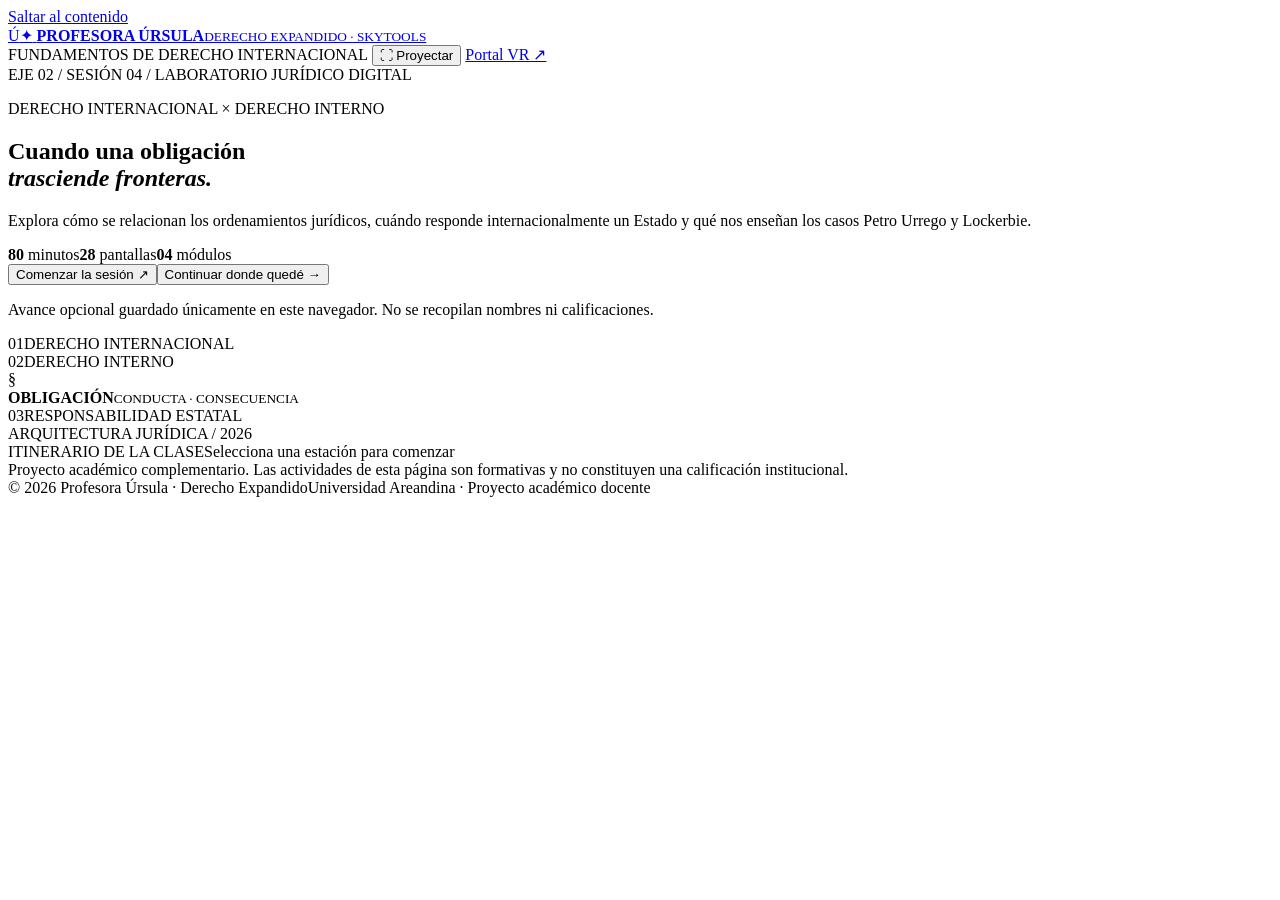
==== index.html @ 02f64a04 "feat: iniciar aula interactiva Profesora Ursula sesion 4" ====
<!doctype html>
<html lang="es">
<head>
  <meta charset="utf-8">
  <meta name="viewport" content="width=device-width,initial-scale=1">
  <meta name="theme-color" content="#081324">
  <meta name="description" content="Aula interactiva de la Profesora Úrsula: Fundamentos de Derecho Internacional, Eje 2, Sesión 4.">
  <title>Sesión 04 · Derecho internacional | Profesora Úrsula</title>
  <link rel="stylesheet" href="./styles.css">
  <link rel="icon" type="image/svg+xml" href="./favicon.svg">
  <script src="./content.js" defer></script>
  <script src="./app.js" defer></script>
</head>
<body>
  <a class="skip" href="#main">Saltar al contenido</a>
  <div class="ambient ambient-a" aria-hidden="true"></div><div class="ambient ambient-b" aria-hidden="true"></div>
  <header class="topbar">
    <a class="identity" href="#inicio" aria-label="Ir al inicio de Profesora Úrsula">
      <span class="identity-mark" aria-hidden="true">Ú<span class="spark">✦</span></span>
      <span><strong>PROFESORA ÚRSULA</strong><small>DERECHO EXPANDIDO · SKYTOOLS</small></span>
    </a>
    <div class="top-actions">
      <span class="course-pill">FUNDAMENTOS DE DERECHO INTERNACIONAL</span>
      <button class="quiet" id="presentBtn" type="button" title="Ampliar para proyección">⛶ <span>Proyectar</span></button>
      <a class="quiet backlink" href="https://laprofeursula.skytools.org/" target="_blank" rel="noopener noreferrer">Portal VR ↗</a>
    </div>
  </header>
  <main id="main">
    <section id="home" class="home" aria-labelledby="mainTitle">
      <div class="eyebrow"><span class="eyebrow-line"></span>EJE 02 / SESIÓN 04 / LABORATORIO JURÍDICO DIGITAL</div>
      <div class="hero-grid">
        <div class="hero-copy">
          <p class="kicker">DERECHO INTERNACIONAL × DERECHO INTERNO</p>
          <h1 id="mainTitle">Cuando una obligación<br><em>trasciende fronteras.</em></h1>
          <p class="intro">Explora cómo se relacionan los ordenamientos jurídicos, cuándo responde internacionalmente un Estado y qué nos enseñan los casos Petro Urrego y Lockerbie.</p>
          <div class="metrics" aria-label="Datos de la sesión"><span><b>80</b> minutos</span><span><b>28</b> pantallas</span><span><b>04</b> módulos</span></div>
          <div class="hero-actions"><button class="primary" id="startBtn" type="button">Comenzar la sesión <span aria-hidden="true">↗</span></button><button class="outline" id="resumeBtn" type="button">Continuar donde quedé →</button></div>
          <p class="hero-footnote">Avance opcional guardado únicamente en este navegador. No se recopilan nombres ni calificaciones.</p>
        </div>
        <div class="hero-art" role="img" aria-label="Diagrama entre derecho interno, obligación internacional y responsabilidad estatal">
          <div class="orbit orbit-one"></div><div class="orbit orbit-two"></div>
          <div class="concept concept-top"><span>01</span>DERECHO INTERNACIONAL</div>
          <div class="concept concept-right"><span>02</span>DERECHO INTERNO</div>
          <div class="core"><div class="core-symbol">§</div><b>OBLIGACIÓN</b><small>CONDUCTA · CONSECUENCIA</small></div>
          <div class="concept concept-bottom"><span>03</span>RESPONSABILIDAD ESTATAL</div>
          <div class="art-label">ARQUITECTURA JURÍDICA / 2026</div>
        </div>
      </div>
      <div class="section-heading"><span>ITINERARIO DE LA CLASE</span><span>Selecciona una estación para comenzar</span></div>
      <div class="module-grid" id="moduleGrid"></div>
      <div class="course-disclaimer">Proyecto académico complementario. Las actividades de esta página son formativas y no constituyen una calificación institucional.</div>
    </section>
    <section id="classroom" class="classroom" hidden aria-label="Contenido de la sesión">
      <aside class="rail" aria-label="Navegación del curso">
        <div class="rail-heading"><span>RECORRIDO ACADÉMICO</span><button class="small-plain" id="homeBtn" type="button">← Inicio</button></div>
        <div class="progress-block"><div class="progress-row"><span>Tu recorrido</span><strong id="progressLabel">0 / 28</strong></div><div class="progress-track"><div class="progress-fill" id="progressFill"></div></div></div>
        <nav id="lessonNav" aria-label="28 pantallas y cuatro módulos"></nav>
        <div class="rail-bottom">Material académico abierto<br>PROFESORA ÚRSULA · SKYTOOLS</div>
      </aside>
      <div class="stage">
        <div class="stage-topline"><button class="small-plain mobile-outline" id="toggleNav" type="button" aria-controls="lessonNav" aria-expanded="false">☰ Temario</button><span id="breadcrumb">EJE 02 / MÓDULO 01</span><span id="timeCounter">00 / 80 MIN</span></div>
        <article id="lesson" class="lesson" aria-live="polite"></article>
        <div class="stage-footer"><button class="outline" id="prevBtn" type="button">← Anterior</button><div class="slide-index" id="slideCounter" aria-live="polite">01 / 28</div><button class="primary" id="nextBtn" type="button">Siguiente →</button></div>
      </div>
    </section>
  </main>
  <footer class="page-footer"><span>© 2026 Profesora Úrsula · Derecho Expandido</span><span>Universidad Areandina · Proyecto académico docente</span></footer>
  <div class="toast" id="toast" role="status" aria-live="polite"></div>
</body>
</html>
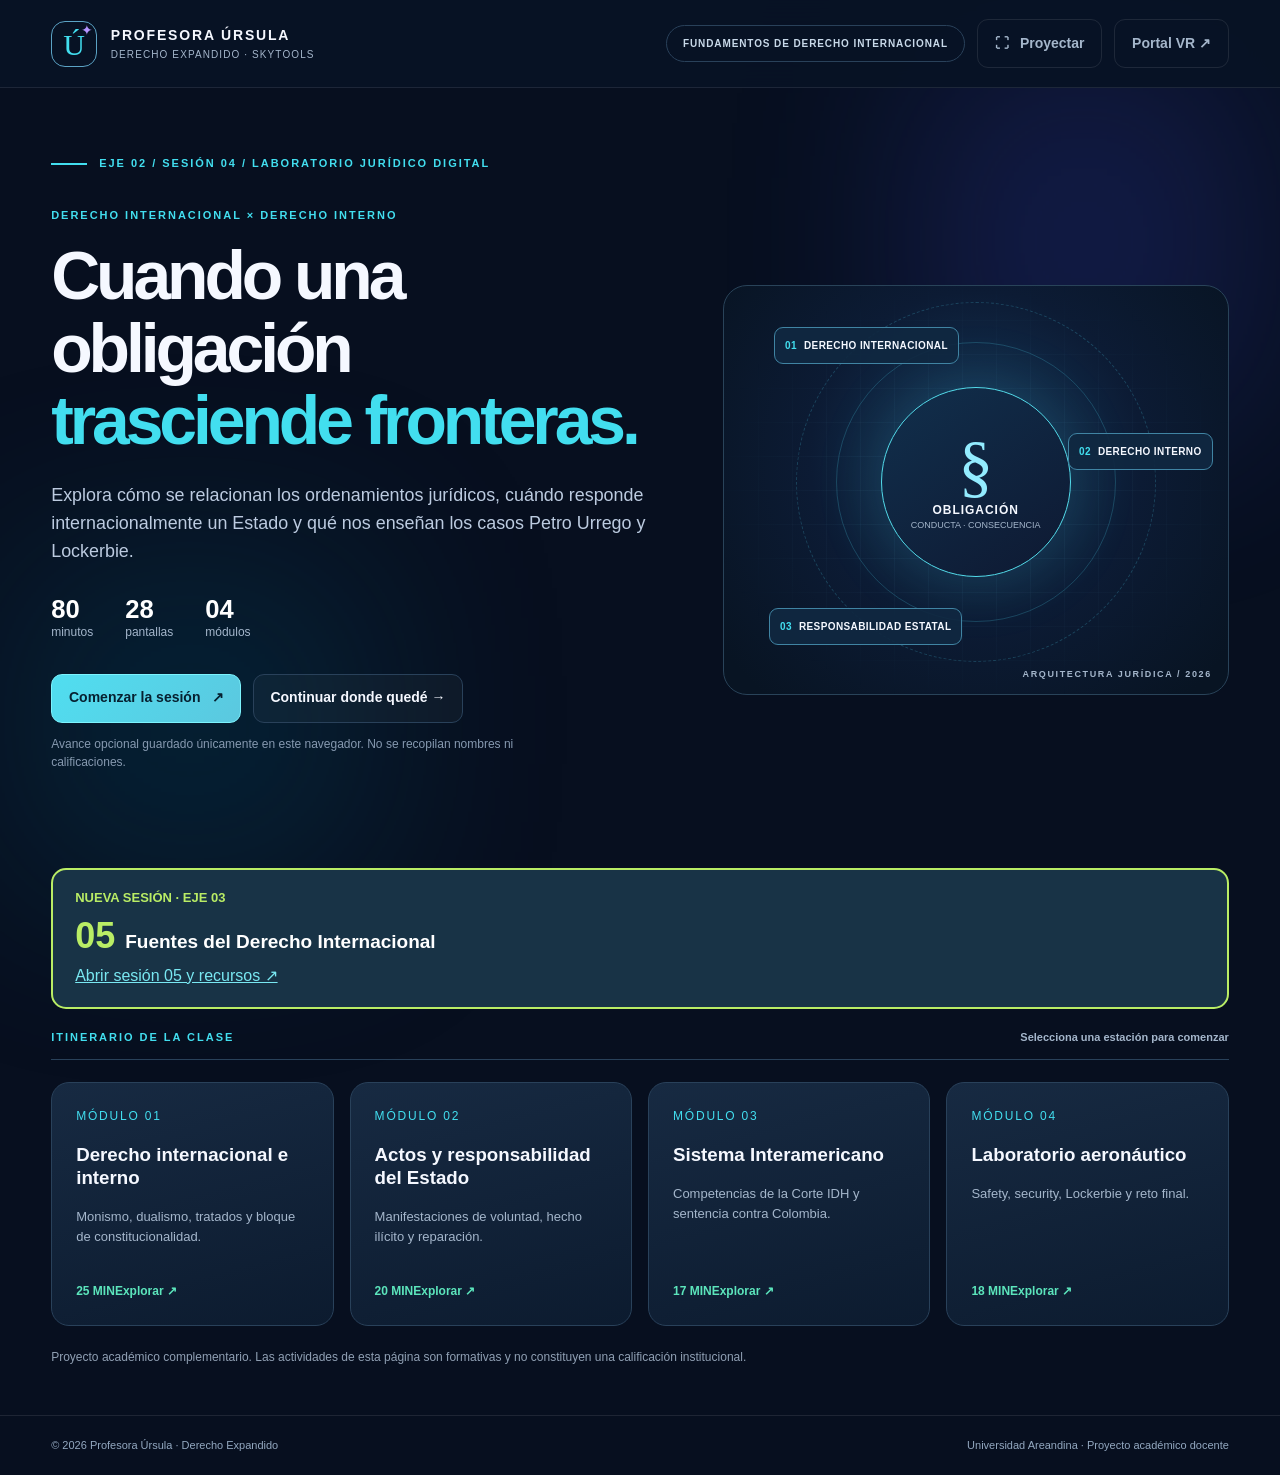
==== commit 14699762: "Vincular sesión 05 sin modificar autenticación ni lección 04" ====
--- a/index.html
+++ b/index.html
@@ -46,6 +46,7 @@
           <div class="art-label">ARQUITECTURA JURÍDICA / 2026</div>
         </div>
       </div>
+      <aside style="padding:18px 22px;border:2px solid #b9ed65;border-radius:15px;background:#183346;margin:20px 0"><div style="color:#b9ed65;font-weight:800;font-size:13px">NUEVA SESIÓN · EJE 03</div><div style="font-size:36px;font-weight:900;color:#b9ed65">05 <span style="font-size:19px;color:#fff">Fuentes del Derecho Internacional</span></div><a style="color:#79e8f2" href="./sesion-05.html">Abrir sesión 05 y recursos ↗</a></aside>
       <div class="section-heading"><span>ITINERARIO DE LA CLASE</span><span>Selecciona una estación para comenzar</span></div>
       <div class="module-grid" id="moduleGrid"></div>
       <div class="course-disclaimer">Proyecto académico complementario. Las actividades de esta página son formativas y no constituyen una calificación institucional.</div>
--- a/styles.css
+++ b/styles.css
@@ -0,0 +1 @@
+:root{color-scheme:dark;--bg:#070f1f;--panel:#101e33;--panel2:#152840;--stroke:#29415a;--text:#f5f8ff;--muted:#a4b6cb;--cyan:#42deef;--violet:#b494ff;--mint:#5ce5bc;--max:1440px}*{box-sizing:border-box}html{scroll-behavior:smooth}body{margin:0;background:var(--bg);color:var(--text);font-family:Inter,Segoe UI,Arial,sans-serif;line-height:1.55;min-height:100vh}button,a{font:inherit}button{cursor:pointer}a{color:var(--cyan)}:focus-visible{outline:3px solid var(--cyan);outline-offset:3px}.skip{position:absolute;left:-9999px}.skip:focus{left:1rem;top:1rem;z-index:40;padding:.6rem;background:#fff;color:#000}.ambient{pointer-events:none;position:fixed;inset:auto;filter:blur(100px);opacity:.19;z-index:-1}.ambient-a{top:5%;right:2%;background:#4551ed;width:340px;height:390px}.ambient-b{bottom:0;left:0;background:#006b8b;width:380px;height:360px}.topbar{height:88px;display:flex;align-items:center;justify-content:space-between;gap:1rem;padding:0 clamp(1rem,4vw,4.5rem);border-bottom:1px solid #ffffff17;background:#081325ed;position:sticky;top:0;z-index:20;backdrop-filter:blur(15px)}.identity{display:flex;align-items:center;gap:.85rem;text-decoration:none;color:var(--text)}.identity-mark{border:1px solid #5ba3c5;color:var(--cyan);width:46px;height:46px;display:grid;place-items:center;border-radius:14px;font-family:Georgia,serif;font-size:30px;position:relative}.spark{position:absolute;right:3px;top:0;font:14px Arial;color:var(--violet)}.identity strong{display:block;font-size:14px;letter-spacing:.13em}.identity small{display:block;letter-spacing:.11em;font-size:10px;color:var(--muted)}.top-actions{display:flex;align-items:center;gap:12px}.course-pill{font-size:10px;font-weight:700;letter-spacing:.09em;color:#c8d9e9;border:1px solid var(--stroke);border-radius:50px;padding:.6rem 1rem}.quiet,.outline,.primary{display:inline-flex;gap:.7rem;align-items:center;justify-content:center;text-decoration:none;border-radius:11px;font-size:14px;font-weight:700;padding:.8rem 1.05rem;transition:transform .16s,border .16s,background .16s}.quiet{background:none;border:1px solid #ffffff18;color:var(--muted)}.quiet:hover,.outline:hover{border-color:var(--cyan);color:#fff}.primary{border:1px solid #7cf3fd;background:linear-gradient(130deg,#50def0,#5bc8df);color:#062030}.primary:hover{transform:translateY(-2px);background:#a3f8fb}.outline{background:#ffffff09;color:var(--text);border:1px solid var(--stroke)}.home{max-width:var(--max);margin:auto;padding:4.2rem clamp(1rem,4vw,4.5rem) 3rem}.eyebrow,.kicker,.section-heading,.art-label{font-size:11px;letter-spacing:.18em;font-weight:800;color:var(--cyan)}.eyebrow{display:flex;align-items:center;gap:.75rem}.eyebrow-line{height:2px;background:var(--cyan);width:36px}.hero-grid{display:grid;grid-template-columns:1.2fr 1fr;align-items:center;gap:4rem;padding:1.5rem 0 4rem}.hero-copy h1{font-size:clamp(2.8rem,5.3vw,5.4rem);line-height:1.07;letter-spacing:-.06em;margin:1rem 0 1.5rem}.hero-copy h1 em{font-style:normal;color:var(--cyan)}.intro{color:#bccbe0;font-size:clamp(1.05rem,1.4vw,1.3rem);max-width:690px}.metrics{display:flex;gap:2rem;margin:2rem 0}.metrics span{color:var(--muted);font-size:12px}.metrics b{color:#fff;font-size:1.6rem;display:block;line-height:1}.hero-actions{display:flex;gap:.7rem;flex-wrap:wrap}.hero-footnote{font-size:12px;color:#8699b0;max-width:530px}.hero-art{height:410px;position:relative;border:1px solid #294359;border-radius:24px;overflow:hidden;background:radial-gradient(circle at 50% 42%,#17395b 0%,#0c1b34 48%,#081423 92%)}.hero-art:before{content:"";position:absolute;inset:0;background-image:linear-gradient(#4e80a116 1px,transparent 1px),linear-gradient(90deg,#4e80a116 1px,transparent 1px);background-size:34px 34px;mask-image:radial-gradient(ellipse,black 30%,transparent 76%)}.orbit{border:1px solid #51d7f436;position:absolute;border-radius:50%;left:50%;top:48%;transform:translate(-50%,-50%)}.orbit-one{width:280px;height:280px}.orbit-two{width:360px;height:360px;border-style:dashed}.core{position:absolute;left:50%;top:48%;transform:translate(-50%,-50%);width:190px;height:190px;background:linear-gradient(145deg,#112f4c,#0e1932);border:1px solid #53dceb;border-radius:100%;display:flex;align-items:center;justify-content:center;flex-direction:column;box-shadow:0 0 70px #42ddeb29;text-align:center}.core-symbol{font-size:70px;line-height:1;color:#93ecff;font-family:Georgia,serif}.core b{font-size:12px;letter-spacing:.08em}.core small{font-size:9px;color:var(--muted)}.concept{position:absolute;z-index:2;display:flex;align-items:center;gap:7px;font-size:10px;font-weight:800;letter-spacing:.04em;background:#102841ea;padding:10px;border:1px solid #4084a3;border-radius:9px}.concept span{color:var(--cyan)}.concept-top{top:10%;left:10%}.concept-right{top:36%;right:3%}.concept-bottom{bottom:12%;left:9%}.art-label{position:absolute;bottom:12px;right:16px;font-size:9px;color:var(--muted)}.section-heading{display:flex;justify-content:space-between;border-bottom:1px solid var(--stroke);padding-bottom:.8rem;gap:1rem}.section-heading span:last-child{color:var(--muted);font-size:11px;letter-spacing:normal;text-transform:none}.module-grid{display:grid;grid-template-columns:repeat(4,1fr);gap:1rem;margin:1.4rem 0}.module{background:linear-gradient(165deg,#172a42,#0c1b2f);border:1px solid var(--stroke);border-radius:18px;padding:1.5rem;text-align:left;color:var(--text);min-height:244px;display:flex;flex-direction:column;gap:.6rem}.module:hover{border-color:var(--cyan);transform:translateY(-3px)}.module-num{color:var(--cyan);letter-spacing:.15em;font-size:12px}.module h3{font-size:1.17rem;line-height:1.23;margin:.5rem 0}.module p{color:var(--muted);font-size:13px;margin:0}.module-foot{margin-top:auto;display:flex;justify-content:space-between;color:var(--mint);font-size:12px;font-weight:700}.course-disclaimer{color:#90a0b4;font-size:12px}.page-footer{display:flex;justify-content:space-between;gap:1rem;border-top:1px solid #ffffff18;padding:1.3rem clamp(1rem,4vw,4.5rem);font-size:11px;color:#93a8c0}.classroom{display:grid;grid-template-columns:300px minmax(0,1fr);max-width:1600px;margin:auto;min-height:calc(100vh - 145px)}.classroom[hidden],.home[hidden]{display:none!important}.rail{border-right:1px solid var(--stroke);padding:1.8rem 1rem 2rem;position:sticky;top:88px;max-height:calc(100vh - 88px);overflow:auto;background:#0a1828}.rail-heading,.progress-row,.stage-topline,.stage-footer{display:flex;align-items:center;justify-content:space-between;gap:1rem}.rail-heading{font-size:10px;font-weight:800;letter-spacing:.08em;color:var(--cyan)}.small-plain{background:transparent;border:0;color:#bed0e2;padding:.4rem;font-size:12px;cursor:pointer}.progress-block{margin:1.6rem 0}.progress-row{font-size:12px;color:#a0b6c8}.progress-track{height:5px;background:#2b4258;border-radius:40px;overflow:hidden;margin-top:9px}.progress-fill{height:100%;width:0;background:var(--cyan);transition:width .2s}.nav-group{margin-bottom:1.4rem}.nav-title{font-size:10px;color:var(--violet);letter-spacing:.09em;text-transform:uppercase;padding:.5rem .8rem;font-weight:700}.nav-item{color:#a9bed3;width:100%;background:none;border:1px solid transparent;border-radius:9px;padding:.65rem .7rem;display:flex;gap:.65rem;text-align:left;align-items:flex-start;font-size:12px;line-height:1.25}.nav-item:hover{background:#1a3046}.nav-item.active{background:#1a3852;border-color:#407a99;color:#fff}.nav-number{color:var(--cyan);font-weight:800}.rail-bottom{font-size:10px;color:#7994ac;border-top:1px solid var(--stroke);padding:1rem}.stage{padding:2rem clamp(1rem,4vw,4.2rem);max-width:1110px;width:100%;margin:0 auto}.stage-topline{font-size:11px;color:var(--muted);letter-spacing:.1em;border-bottom:1px solid var(--stroke);padding-bottom:1rem}.lesson{min-height:460px;padding:2rem 0 1rem}.lesson-kicker{font-size:12px;letter-spacing:.15em;color:var(--cyan);font-weight:800}.lesson h2{font-size:clamp(2.1rem,4vw,3.5rem);line-height:1.12;letter-spacing:-.045em;margin:.7rem 0 1.1rem}.lesson-lead{font-size:clamp(1rem,1.5vw,1.35rem);color:#c3d5e7;max-width:800px}.visual{margin:2rem 0}.visual.cards,.visual.compare,.visual.roadmap{display:grid;grid-template-columns:repeat(2,minmax(0,1fr));gap:1rem}.visual-card{border:1px solid #30516b;background:linear-gradient(140deg,#152b44,#0b1c30);border-radius:15px;padding:1.35rem;min-height:128px}.visual-card strong{display:block;color:var(--cyan);font-size:13px;letter-spacing:.05em;margin-bottom:.55rem}.visual-card p{color:#d0deec;font-size:15px;margin:0}.visual.steps{display:grid;gap:.8rem;max-width:900px}.step{display:flex;align-items:center;gap:1rem;background:#132840;border-left:3px solid var(--cyan);padding:1rem;border-radius:0 12px 12px 0}.step-num{font-size:20px;color:var(--cyan);font-weight:800;min-width:28px}.visual.formula{display:flex;flex-wrap:wrap;align-items:center;gap:1rem}.formula-tile{padding:1.5rem;flex:1 1 220px;text-align:center;min-height:110px;background:#153552;border:1px solid #4f91aa;border-radius:15px;font-weight:800}.formula-symbol{color:var(--cyan);font-size:2rem}.visual.timeline{border-left:2px solid #377b9e;margin-left:13px;padding-left:2rem}.timeline-item{position:relative;padding:0 0 1.8rem}.timeline-item:before{content:"";position:absolute;left:-2.5rem;top:3px;border:3px solid var(--cyan);background:#0a1728;border-radius:100%;width:10px;height:10px}.timeline-item b{display:block;color:var(--cyan)}.timeline-item p{margin:.3rem 0;color:#dce5f1}.lesson-prompt{border:1px solid #7468ba;background:#392c5729;border-radius:13px;padding:1rem 1.2rem;margin:2rem 0;color:#ece3ff}.lesson-prompt strong{display:block;font-size:12px;color:#bbaaff;letter-spacing:.1em;margin-bottom:.4rem}.resources{margin:1.9rem 0}.resources h3{color:var(--muted);font-size:11px;letter-spacing:.13em}.resources-list{display:flex;gap:.6rem;flex-wrap:wrap}.resource{display:inline-block;border:1px solid #35657a;background:#123044;padding:.58rem .8rem;border-radius:8px;font-size:12px;text-decoration:none;color:#a7f3fa}.resource:hover{text-decoration:underline}.note{border-left:2px solid var(--violet);padding:.5rem 1rem;background:#a28bff0d;color:#d3cee6;font-size:13px}.quiz-card{border:1px solid #346983;border-radius:18px;background:#11263c;padding:1.4rem;margin:1.8rem 0}.quiz-card h3{margin:.2rem 0 1.25rem;font-size:1.1rem}.quiz-option{display:flex;gap:.7rem;align-items:center;border:1px solid #395268;border-radius:10px;padding:.9rem;margin:.6rem 0;cursor:pointer;color:#edf4f9;font-size:14px}.quiz-option:hover{border-color:var(--cyan)}.quiz-option input{accent-color:#51d9ea;width:17px;height:17px}.quiz-feedback{background:#19374b;border-radius:10px;padding:1rem;margin-top:1rem;color:#d7f6ff}.quiz-feedback strong{display:block;color:#75eaca}.quiz-set{margin:1rem 0}.stage-footer{border-top:1px solid var(--stroke);padding-top:1.5rem}.stage-footer button:disabled{opacity:.35;cursor:not-allowed}.slide-index{font-size:12px;letter-spacing:.13em;color:var(--muted)}.video-card{background:#11263e;border:1px solid var(--stroke);border-radius:16px;padding:2rem;text-align:center}.video-symbol{font-size:3rem;color:var(--cyan)}.video-card p{color:var(--muted)}.mobile-outline{display:none}.toast{position:fixed;bottom:2rem;right:2rem;background:#18394d;color:white;border:1px solid #3eaac0;padding:.8rem 1rem;border-radius:10px;display:none;z-index:40}.toast.visible{display:block}body.projecting .rail,body.projecting .topbar,body.projecting .page-footer{display:none}body.projecting .classroom{display:block;max-width:1350px}body.projecting .stage{max-width:1230px}body.projecting .lesson{min-height:65vh}body.projecting .lesson h2{font-size:clamp(3rem,5.3vw,5.3rem)}@media(max-width:1150px){.hero-grid{grid-template-columns:1fr 0.8fr;gap:1.5rem}.module-grid{grid-template-columns:repeat(2,1fr)}.course-pill{display:none}}@media(max-width:830px){.topbar{height:75px}.hero-grid{grid-template-columns:1fr}.hero-art{height:300px}.classroom{grid-template-columns:1fr}.rail{position:relative;top:auto;max-height:none;display:none;border-right:0}.classroom.nav-open .rail{display:block}.mobile-outline{display:block}.stage{padding:1rem 1.2rem}.lesson{min-height:470px}.visual.cards,.visual.compare,.visual.roadmap{grid-template-columns:1fr}.page-footer{flex-direction:column}}@media(max-width:520px){.home{padding-top:2rem}.hero-copy h1{font-size:2.7rem}.module-grid{grid-template-columns:1fr}.hero-art{height:280px}.orbit-two{width:290px;height:290px}.orbit-one{width:230px;height:230px}.core{width:150px;height:150px}.core-symbol{font-size:52px}.concept{font-size:8px}.hero-actions{flex-direction:column}.hero-actions button{width:100%}.metrics{gap:1.2rem}.top-actions .backlink{display:none}.identity strong{font-size:12px}.identity small{font-size:9px}}@media(prefers-reduced-motion:reduce){*{scroll-behavior:auto!important;transition:none!important}}
